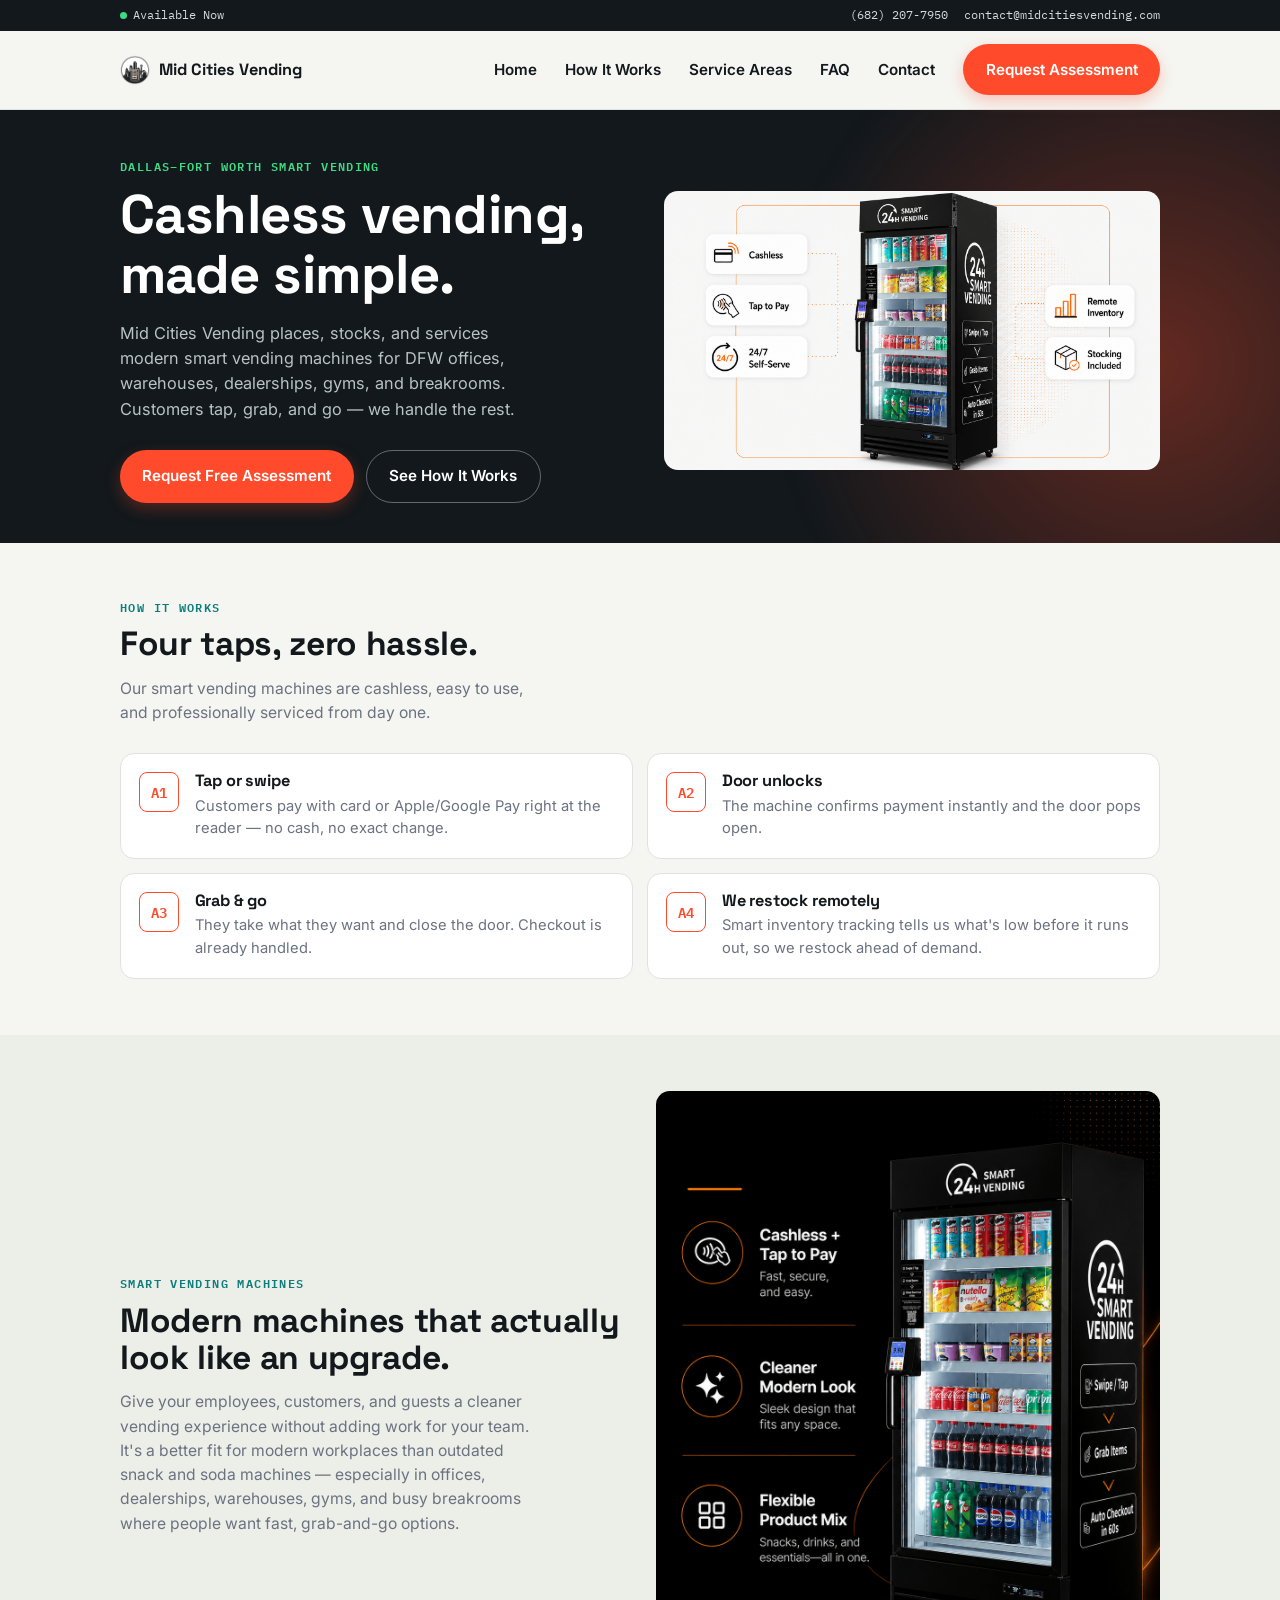
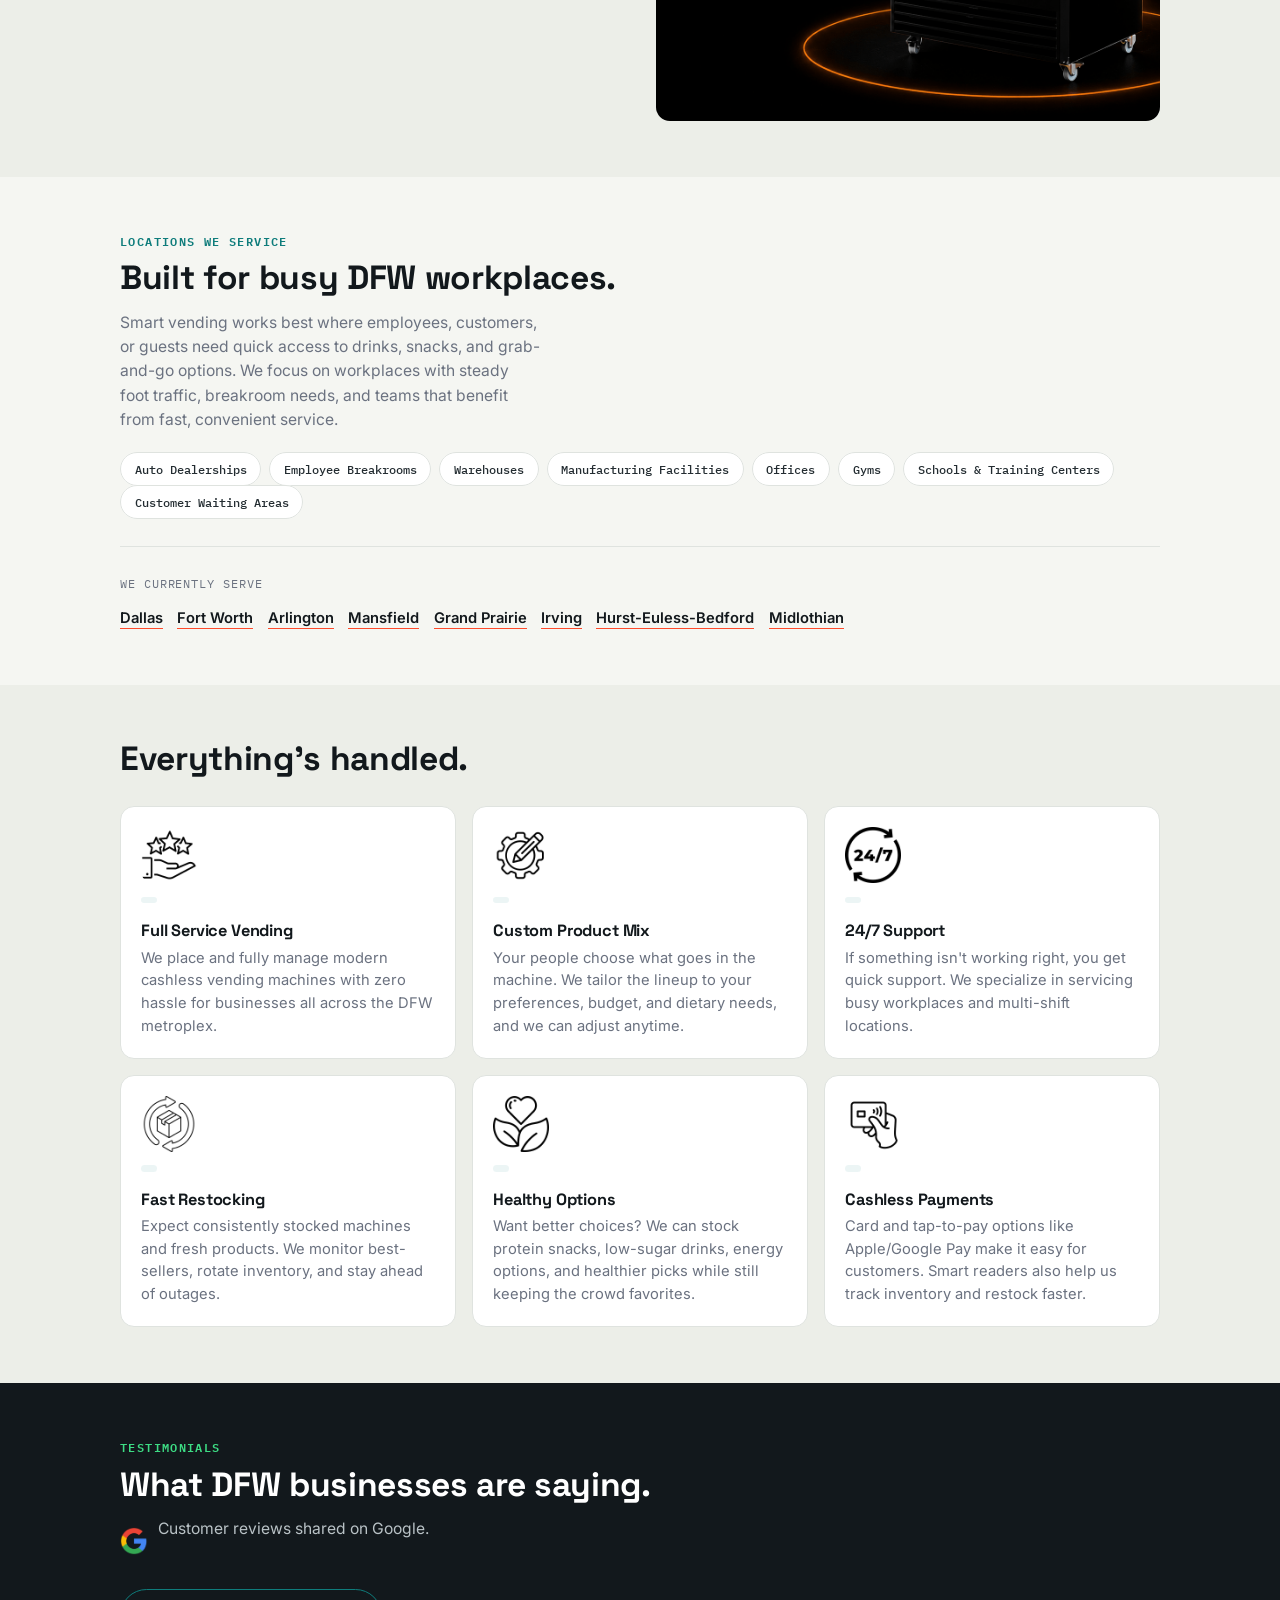
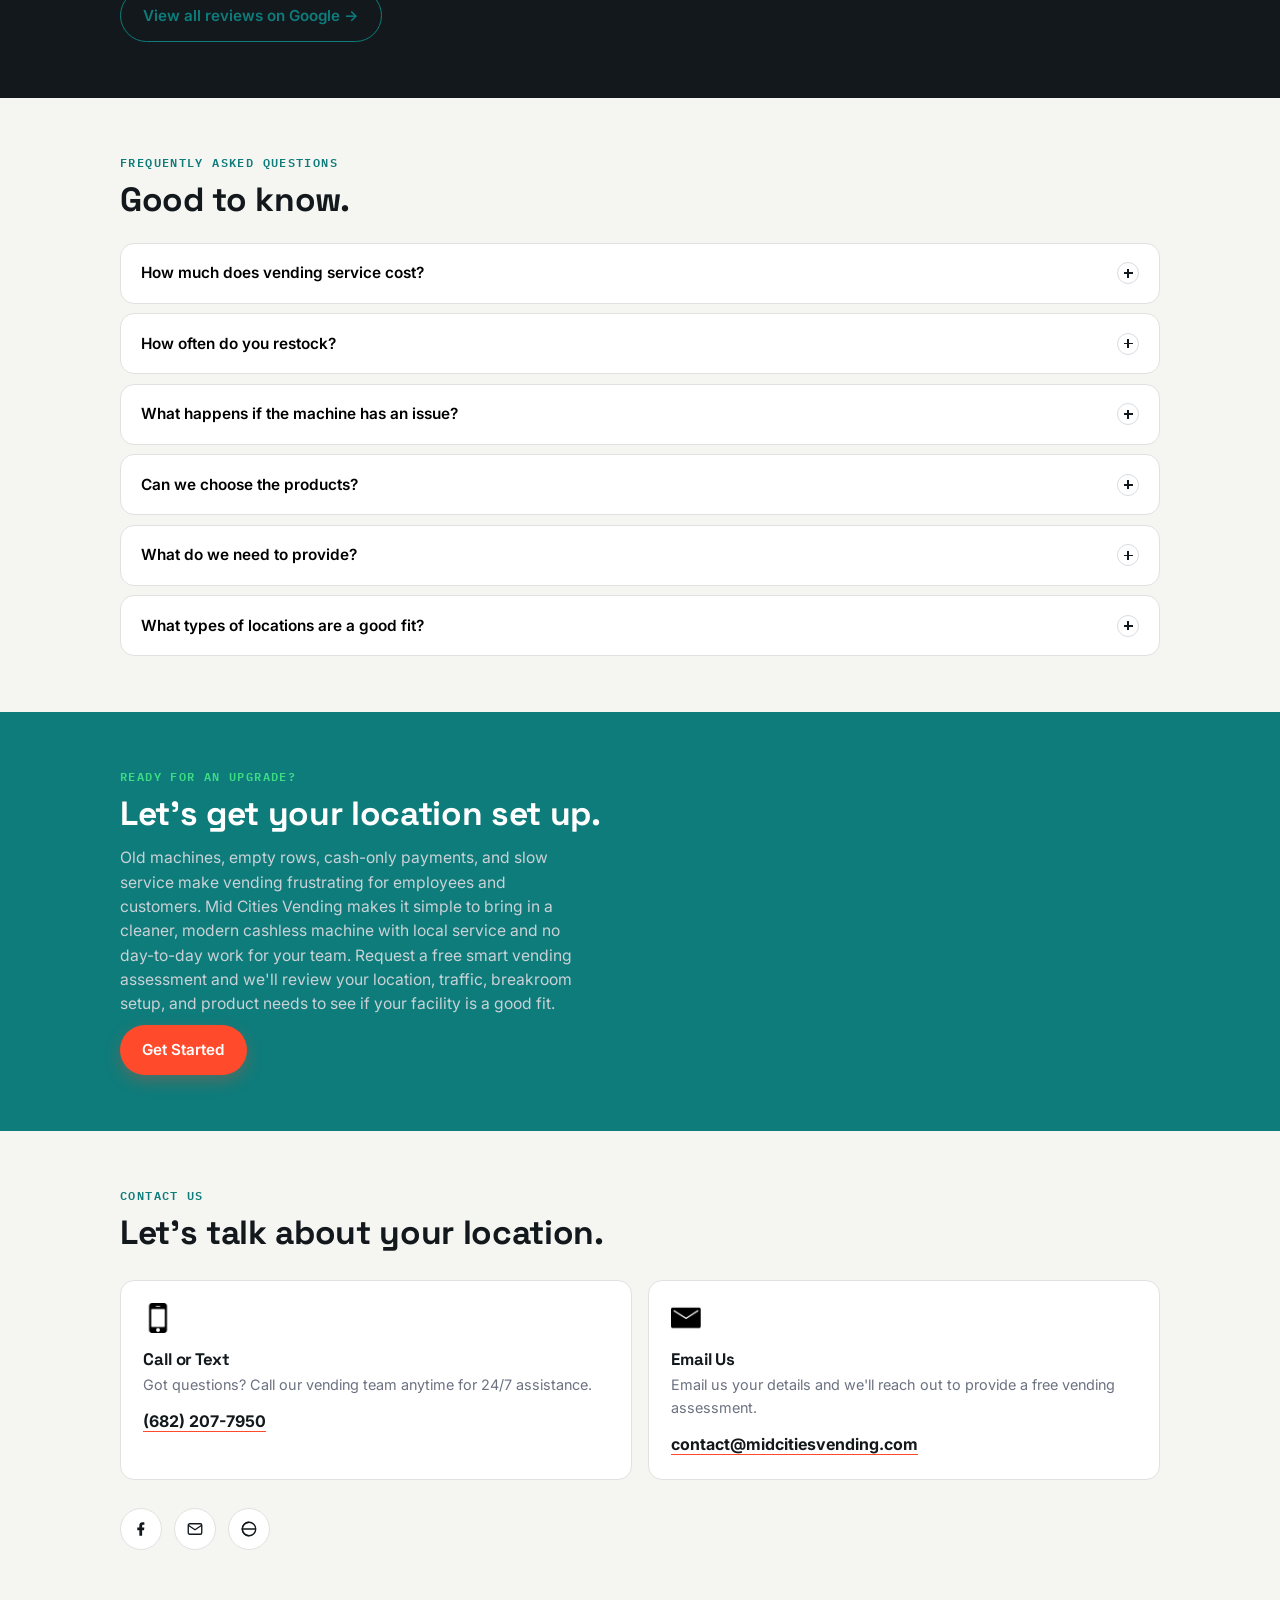
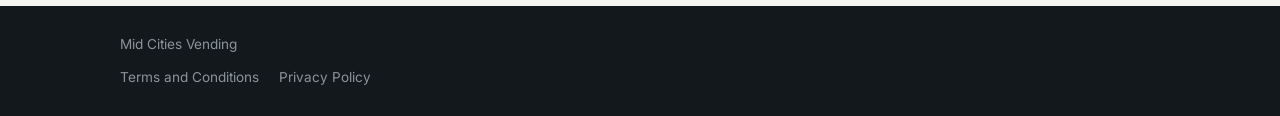
==== index.html @ 0656a1f2 "INTIAL UPLOAD OF CLAUDE REDESIGN" ====
<!DOCTYPE html>
<html lang="en">
<head>
<meta charset="UTF-8">
<meta name="viewport" content="width=device-width, initial-scale=1.0">
<title>Cashless Vending Machines in Dallas–Fort Worth | Mid Cities Vending</title>
<meta name="description" content="Modern cashless vending machines for DFW offices, warehouses, dealerships, and breakrooms. Tap-to-pay, smart inventory tracking, stocking, service, and maintenance included.">
<meta property="og:title" content="Cashless Vending Machines in Dallas–Fort Worth | Mid Cities Vending">
<meta property="og:description" content="Modern cashless vending machines for DFW offices, warehouses, dealerships, and breakrooms.">
<meta property="og:type" content="website">
<meta name="theme-color" content="#12181C">
<link rel="preconnect" href="https://fonts.googleapis.com">
<link rel="preconnect" href="https://fonts.gstatic.com" crossorigin>
<link href="https://fonts.googleapis.com/css2?family=Space+Grotesk:wght@500;600;700&family=Inter:wght@400;500;600&family=IBM+Plex+Mono:wght@500;600&display=swap" rel="stylesheet">
<link rel="stylesheet" href="styles.css">
</head>
<body id="top">

<a class="skip-link" href="#main">Skip to main content</a>

<!-- ============ HEADER ============ -->
<header class="site-header" id="site-header">
  <div class="topbar">
    <div class="wrap topbar-inner">
      <span class="status-pill"><span class="status-dot"></span><span data-key="business.statusLabel"></span></span>
      <div class="topbar-contact">
        <a data-key="business.phoneDisplay" data-attr-href="business.phoneHref"></a>
        <a data-key="business.email" data-attr-href="business.emailHref"></a>
      </div>
    </div>
  </div>

  <div class="wrap nav-inner">
    <a href="#top" class="brand">
      <span class="brand-mark" aria-hidden="true">
        <img id="brand-logo" src="" alt="" width="30" height="30">
      </span>
      <span class="brand-text">
        <span class="brand-name" data-key="business.shortName"></span>
      </span>
    </a>

    <button class="nav-toggle" id="nav-toggle" aria-expanded="false" aria-controls="primary-nav" aria-label="Open menu">
      <span></span><span></span><span></span>
    </button>

    <nav class="primary-nav" id="primary-nav" data-open="false">
      <ul id="nav-list"></ul>
      <a class="btn btn-vend nav-cta" href="#get-started">Request Assessment</a>
    </nav>
  </div>
</header>

<main id="main">

  <!-- ============ HERO ============ -->
  <section class="hero">
    <div class="wrap hero-inner">
      <div class="hero-copy">
        <p class="eyebrow" data-key="hero.eyebrow"></p>
        <h1 class="hero-headline" data-key="hero.headline"></h1>
        <p class="hero-body" data-key="hero.body"></p>
        <div class="hero-ctas">
          <a class="btn btn-vend" data-key="hero.primaryCta.label" data-attr-href="hero.primaryCta.href"></a>
          <a class="btn btn-ghost" data-key="hero.secondaryCta.label" data-attr-href="hero.secondaryCta.href"></a>
        </div>
      </div>

      <div class="hero-visual" id="hero-visual" aria-hidden="true"></div>
    </div>
  </section>

  <!-- ============ HOW IT WORKS ============ -->
  <section class="section" id="how-it-works">
    <div class="wrap">
      <p class="eyebrow" data-key="howItWorks.eyebrow"></p>
      <h2 class="section-headline" data-key="howItWorks.headline"></h2>
      <p class="section-body" data-key="howItWorks.body"></p>
      <ol class="steps" id="steps-list"></ol>
    </div>
  </section>

  <!-- ============ UPGRADE / MODERN MACHINES ============ -->
  <section class="section section-alt" id="about">
    <div class="wrap upgrade-grid">
      <div class="upgrade-copy">
        <p class="eyebrow" data-key="upgrade.eyebrow"></p>
        <h2 class="section-headline" data-key="upgrade.headline"></h2>
        <p class="section-body" data-key="upgrade.body"></p>
      </div>
      <div class="upgrade-visual" id="upgrade-visual" aria-hidden="true"></div>
    </div>
  </section>

  <!-- ============ SERVICE AREAS / LOCATIONS ============ -->
  <section class="section" id="service-areas">
    <div class="wrap">
      <p class="eyebrow" data-key="locations.eyebrow"></p>
      <h2 class="section-headline" data-key="locations.headline"></h2>
      <p class="section-body" data-key="locations.body"></p>
      <ul class="chip-list" id="location-types"></ul>

      <div class="area-cities">
        <p class="area-cities-label">We currently serve</p>
        <ul class="city-list" id="city-list"></ul>
      </div>
    </div>
  </section>

  <!-- ============ FEATURES ============ -->
  <section class="section section-alt" id="features">
    <div class="wrap">
      <h2 class="section-headline">Everything's handled.</h2>
      <div class="feature-grid" id="feature-grid"></div>
    </div>
  </section>

  <!-- ============ TESTIMONIALS ============ -->
  <section class="section testimonials">
    <div class="wrap testimonials-inner">
      <p class="eyebrow" data-key="testimonials.eyebrow"></p>
      <h2 class="section-headline" data-key="testimonials.headline"></h2>
      <div class="google-row">
        <img id="google-logo" src="" alt="" width="28" height="28">
        <p class="section-body on-dark" data-key="testimonials.body"></p>
      </div>
      <a class="btn btn-outline" id="review-link" data-key="testimonials.reviewCtaLabel" data-attr-href="testimonials.reviewUrl"></a>
    </div>
  </section>

  <!-- ============ FAQ ============ -->
  <section class="section" id="faq">
    <div class="wrap">
      <p class="eyebrow" data-key="faq.eyebrow"></p>
      <h2 class="section-headline" data-key="faq.headline"></h2>
      <div class="faq-list" id="faq-list"></div>
    </div>
  </section>

  <!-- ============ CTA BAND ============ -->
  <section class="cta-band" id="get-started">
    <div class="wrap cta-band-inner">
      <p class="eyebrow eyebrow-on-dark" data-key="ctaBand.eyebrow"></p>
      <h2 class="section-headline on-dark" data-key="ctaBand.headline"></h2>
      <p class="section-body on-dark" data-key="ctaBand.body"></p>
      <a class="btn btn-vend" data-key="ctaBand.cta.label" data-attr-href="ctaBand.cta.href"></a>
    </div>
  </section>

  <!-- ============ CONTACT ============ -->
  <section class="section" id="contact">
    <div class="wrap">
      <p class="eyebrow" data-key="contact.eyebrow"></p>
      <h2 class="section-headline" data-key="contact.headline"></h2>

      <div class="contact-grid">
        <div class="contact-card">
          <span class="contact-code"><img src="./img/phone.png" width="30px" height="auto"></span>
          <h3 data-key="contact.callTitle"></h3>
          <p data-key="contact.callBody"></p>
          <a class="contact-link" data-key="business.phoneDisplay" data-attr-href="business.phoneHref"></a>
        </div>
        <div class="contact-card">
          <span class="contact-code"><img src="./img/email.png" width="30px" height="auto"></span>
          <h3 data-key="contact.emailTitle"></h3>
          <p data-key="contact.emailBody"></p>
          <a class="contact-link" data-key="business.email" data-attr-href="business.emailHref"></a>
        </div>
      </div>

      <div class="social-row" id="social-row"></div>
    </div>
  </section>

</main>

<!-- ============ FOOTER ============ -->
<footer class="site-footer">
  <div class="wrap footer-inner">
    <span data-key="footer.name"></span>
    <ul class="footer-links" id="footer-links"></ul>
  </div>
</footer>

<noscript>
  <div style="padding:2rem;font-family:sans-serif;max-width:640px;margin:0 auto;">
    <h1>Mid Cities Vending</h1>
    <p>Modern cashless vending machines for DFW offices, warehouses, dealerships, and breakrooms. Call (682) 207-7950 or email contact@midcitiesvending.com to request a free assessment.</p>
  </div>
</noscript>

<script src="content.js"></script>
<script src="script.js"></script>
</body>
</html>
---- styles.css ----
/* ==========================================================
   MID CITIES VENDING — STYLES
   Mobile-first. Breakpoints widen up from a 380px baseline.
   ========================================================== */

:root {
  /* Color */
  --ink: #12181C;
  --ink-soft: #232C31;
  --paper: #F5F6F2;
  --paper-dim: #ECEEE8;
  --white: #FFFFFF;
  --vend: #FF4B2B;
  --vend-dark: #E23E20;
  --teal: #0E7C7B;
  --steel: #6B7280;
  --steel-200: #D8DCE1;
  --line: #DFE3DF;
  --led: #3DDC84;

  /* Type */
  --font-display: 'Space Grotesk', system-ui, sans-serif;
  --font-body: 'Inter', system-ui, sans-serif;
  --font-mono: 'IBM Plex Mono', ui-monospace, monospace;

  /* Layout */
  --wrap: 480px;
  --radius: 14px;
  --header-h: 96px;
}

* { box-sizing: border-box; }
html { scroll-behavior: smooth; }

body {
  margin: 0;
  font-family: var(--font-body);
  color: var(--ink);
  background: var(--paper);
  line-height: 1.55;
  -webkit-font-smoothing: antialiased;
}

@media (prefers-reduced-motion: reduce) {
  html { scroll-behavior: auto; }
  * { animation-duration: 0.01ms !important; transition-duration: 0.01ms !important; }
}

h1, h2, h3 { font-family: var(--font-display); margin: 0; line-height: 1.1; letter-spacing: -0.01em; }
p { margin: 0; }
a { color: inherit; text-decoration: none; }
ul, ol { margin: 0; padding: 0; list-style: none; }
img { max-width: 100%; display: block; }
button { font: inherit; background: none; border: none; cursor: pointer; }

.skip-link {
  position: absolute; left: -999px; top: 0; background: var(--vend); color: var(--white);
  padding: 0.75rem 1rem; z-index: 200; border-radius: 0 0 8px 0;
}
.skip-link:focus { left: 0; }

:focus-visible {
  outline: 2px solid var(--teal);
  outline-offset: 2px;
}

.wrap {
  width: 100%;
  max-width: var(--wrap);
  margin: 0 auto;
  padding: 0 1.25rem;
}

.eyebrow {
  font-family: var(--font-mono);
  font-size: 0.72rem;
  font-weight: 600;
  letter-spacing: 0.12em;
  text-transform: uppercase;
  color: var(--teal);
  margin-bottom: 0.6rem;
}
.eyebrow-on-dark { color: var(--led); }

.section-headline {
  font-size: 1.6rem;
  margin-bottom: 0.85rem;
}
.section-headline.on-dark { color: var(--white); }

.section-body {
  color: var(--steel);
  font-size: 0.98rem;
  max-width: 42ch;
}
.section-body.on-dark { color: #C9D1D6; max-width: 46ch; }

.section { padding: 3.5rem 0; }
.section-alt { background: var(--paper-dim); }

/* ---------- Buttons ---------- */
.btn {
  display: inline-flex;
  align-items: center;
  justify-content: center;
  font-family: var(--font-body);
  font-weight: 600;
  font-size: 0.95rem;
  padding: 0.85rem 1.4rem;
  border-radius: 999px;
  transition: transform 0.15s ease, box-shadow 0.15s ease, background 0.15s ease;
  white-space: nowrap;
}
.btn-vend {
  background: var(--vend);
  color: var(--white);
  box-shadow: 0 6px 16px rgba(255, 75, 43, 0.28);
}
.btn-vend:hover { background: var(--vend-dark); transform: translateY(-1px); }
.btn-ghost {
  background: transparent;
  color: var(--ink);
  border: 1.5px solid var(--steel-200);
}
.btn-ghost:hover { border-color: var(--ink); }
.hero .btn-ghost {
  color: var(--white);
  border-color: rgba(255,255,255,0.35);
}
.hero .btn-ghost:hover { border-color: var(--white); }
.btn-outline {
  background: transparent;
  color: var(--teal);
  border: 1.5px solid var(--teal);
}
.btn-outline:hover { background: var(--teal); color: var(--white); }

/* ---------- Header ---------- */
.site-header {
  position: sticky;
  top: 0;
  z-index: 100;
  background: var(--paper);
  border-bottom: 1px solid var(--line);
}

.topbar {
  background: var(--ink);
  color: #D6DADC;
  font-family: var(--font-mono);
  font-size: 0.72rem;
}
.topbar-inner {
  display: flex;
  align-items: center;
  justify-content: space-between;
  gap: 0.75rem;
  padding: 0.4rem 1.25rem;
}
.status-pill { display: flex; align-items: center; gap: 0.4rem; white-space: nowrap; }
.status-dot {
  width: 7px; height: 7px; border-radius: 50%;
  background: var(--led);
  box-shadow: 0 0 0 0 rgba(61, 220, 132, 0.6);
  animation: pulse-dot 2.2s infinite;
}
@keyframes pulse-dot {
  0% { box-shadow: 0 0 0 0 rgba(61, 220, 132, 0.5); }
  70% { box-shadow: 0 0 0 6px rgba(61, 220, 132, 0); }
  100% { box-shadow: 0 0 0 0 rgba(61, 220, 132, 0); }
}
.topbar-contact { display: none; gap: 1rem; }
.topbar-contact a:hover { color: var(--white); }

.nav-inner {
  display: flex;
  align-items: center;
  justify-content: space-between;
  padding: 0.85rem 1.25rem;
}
.brand { display: flex; align-items: center; gap: 0.55rem; }
.brand-mark { color: var(--vend); display: flex; }
.brand-mark img { display: block; width: 30px; height: 30px; object-fit: contain; }
.brand-name { font-family: var(--font-display); font-weight: 700; font-size: 1.02rem; }

.nav-toggle {
  display: flex; flex-direction: column; justify-content: center; gap: 5px;
  width: 40px; height: 40px; padding: 8px;
}
.nav-toggle span {
  display: block; height: 2px; width: 100%; background: var(--ink);
  transition: transform 0.25s ease, opacity 0.25s ease;
}
.nav-toggle[aria-expanded="true"] span:nth-child(1) { transform: translateY(7px) rotate(45deg); }
.nav-toggle[aria-expanded="true"] span:nth-child(2) { opacity: 0; }
.nav-toggle[aria-expanded="true"] span:nth-child(3) { transform: translateY(-7px) rotate(-45deg); }

.primary-nav {
  position: fixed;
  inset: var(--header-h) 0 0 0;
  background: var(--paper);
  transform: translateX(100%);
  transition: transform 0.28s ease;
  overflow-y: auto;
  padding: 1.5rem 1.25rem 3rem;
}
.primary-nav[data-open="true"] { transform: translateX(0); }
.primary-nav ul { display: flex; flex-direction: column; }
.primary-nav li a {
  display: block;
  font-family: var(--font-display);
  font-size: 1.3rem;
  font-weight: 600;
  padding: 0.85rem 0;
  border-bottom: 1px solid var(--line);
}
.nav-cta { margin-top: 1.5rem; width: 100%; }

/* ---------- Hero ---------- */
.hero {
  background: var(--ink);
  color: var(--white);
  padding: 3rem 0 2.5rem;
  position: relative;
  overflow: hidden;
}
.hero::before {
  content: "";
  position: absolute;
  top: -30%; right: -20%;
  width: 60%; aspect-ratio: 1;
  background: radial-gradient(circle, rgba(255,75,43,0.35), transparent 70%);
  filter: blur(10px);
}
.hero-inner { position: relative; }
.hero .eyebrow { color: var(--led); }
.hero-headline {
  color: var(--white);
  font-size: 2.4rem;
  margin-bottom: 1rem;
}
.hero-body {
  color: #B9C2C6;
  font-size: 1.02rem;
  max-width: 40ch;
  margin-bottom: 1.75rem;
}
.hero-ctas { display: flex; flex-wrap: wrap; gap: 0.75rem; }

.hero-visual {
  margin-top: 2rem;
  border-radius: var(--radius);
  overflow: hidden;
  aspect-ratio: 16 / 9;
}
.hero-visual img { width: 100%; height: 100%; object-fit: cover; display: block; }

/* ---------- Steps ---------- */
.steps {
  display: grid;
  gap: 0.9rem;
  margin-top: 1.75rem;
}
.step {
  display: grid;
  grid-template-columns: auto 1fr;
  gap: 1rem;
  align-items: start;
  background: var(--white);
  border: 1px solid var(--line);
  border-radius: var(--radius);
  padding: 1.1rem;
}
.step-code {
  font-family: var(--font-mono);
  font-weight: 600;
  font-size: 0.85rem;
  color: var(--vend);
  border: 1.5px solid var(--vend);
  border-radius: 8px;
  width: 2.5rem;
  height: 2.5rem;
  display: flex; align-items: center; justify-content: center;
  flex-shrink: 0;
}
.step h3 { font-size: 1.02rem; margin-bottom: 0.3rem; }
.step p { color: var(--steel); font-size: 0.92rem; }

/* ---------- Upgrade ---------- */
.upgrade-grid { display: grid; gap: 2rem; }
.upgrade-visual {
  aspect-ratio: 4 / 5;
  border-radius: var(--radius);
  background: var(--ink);
  position: relative;
  overflow: hidden;
  display: flex; align-items: center; justify-content: center;
}
.upgrade-visual img { width: 100%; height: 100%; object-fit: cover; }
.upgrade-visual svg { width: 60%; height: 60%; }

/* ---------- Chips / locations ---------- */
.chip-list {
  display: flex;
  flex-wrap: wrap;
  gap: 0.5rem;
  margin-top: 1.5rem;
}
.chip {
  font-family: var(--font-mono);
  font-size: 0.78rem;
  font-weight: 500;
  padding: 0.5rem 0.85rem;
  border-radius: 999px;
  background: var(--white);
  border: 1px solid var(--line);
  color: var(--ink-soft);
}

.area-cities { margin-top: 2rem; padding-top: 1.75rem; border-top: 1px solid var(--line); }
.area-cities-label {
  font-family: var(--font-mono);
  font-size: 0.72rem;
  letter-spacing: 0.08em;
  text-transform: uppercase;
  color: var(--steel);
  margin-bottom: 0.75rem;
}
.city-list { display: flex; flex-wrap: wrap; gap: 0.5rem 0.9rem; }
.city-list a {
  font-weight: 600;
  font-size: 0.92rem;
  color: var(--ink);
  border-bottom: 1.5px solid var(--vend);
  padding-bottom: 1px;
}
.city-list a:hover { color: var(--vend); }

/* ---------- Features ---------- */
.feature-grid {
  display: grid;
  gap: 1rem;
  margin-top: 1.75rem;
}
.feature-card {
  background: var(--white);
  border: 1px solid var(--line);
  border-radius: var(--radius);
  padding: 1.25rem;
}
.feature-image {
  border-radius: 12px;
  margin-bottom: 0.85rem;
  display: block;
}
.feature-code {
  display: inline-block;
  font-family: var(--font-mono);
  font-size: 0.75rem;
  font-weight: 600;
  color: var(--teal);
  background: rgba(14,124,123,0.08);
  border-radius: 6px;
  padding: 0.2rem 0.5rem;
  margin-bottom: 0.75rem;
}
.feature-card h3 { font-size: 1.02rem; margin-bottom: 0.4rem; }
.feature-card p { color: var(--steel); font-size: 0.92rem; }

/* ---------- Testimonials ---------- */
.testimonials { background: var(--ink); color: var(--white); text-align: left; }
.testimonials .eyebrow { color: var(--led); }
.testimonials .section-headline { color: var(--white); }
.testimonials .section-body { color: #B9C2C6; margin-bottom: 1.5rem; }
.google-row { display: flex; align-items: center; gap: 0.6rem; margin-bottom: 1.5rem; }
.google-row img { flex-shrink: 0; }
.google-row p { margin-bottom: 0; }

/* ---------- FAQ ---------- */
.faq-list { margin-top: 1.5rem; display: grid; gap: 0.6rem; }
.faq-item {
  background: var(--white);
  border: 1px solid var(--line);
  border-radius: var(--radius);
  overflow: hidden;
}
.faq-question {
  width: 100%;
  display: flex;
  align-items: center;
  justify-content: space-between;
  gap: 1rem;
  padding: 1.1rem 1.25rem;
  text-align: left;
  font-weight: 600;
  font-size: 0.96rem;
}
.faq-icon {
  flex-shrink: 0;
  width: 22px; height: 22px;
  border-radius: 50%;
  border: 1.5px solid var(--steel-200);
  display: flex; align-items: center; justify-content: center;
  position: relative;
}
.faq-icon::before, .faq-icon::after {
  content: "";
  position: absolute;
  background: var(--ink);
}
.faq-icon::before { width: 9px; height: 1.5px; }
.faq-icon::after { width: 1.5px; height: 9px; transition: transform 0.2s ease; }
.faq-item[data-open="true"] .faq-icon::after { transform: scaleY(0); }

.faq-answer {
  max-height: 0;
  overflow: hidden;
  transition: max-height 0.25s ease;
}
.faq-answer p {
  padding: 0 1.25rem 1.1rem;
  color: var(--steel);
  font-size: 0.92rem;
}

/* ---------- CTA band ---------- */
.cta-band { background: var(--teal); padding: 3.5rem 0; }
.cta-band-inner .btn { margin-top: 0.5rem; }

/* ---------- Contact ---------- */
.contact-grid { display: grid; gap: 1rem; margin-top: 1.75rem; }
.contact-card {
  background: var(--white);
  border: 1px solid var(--line);
  border-radius: var(--radius);
  padding: 1.4rem;
}
.contact-code {
  display: inline-block;
  font-family: var(--font-mono);
  font-size: 0.75rem;
  font-weight: 600;
  color: var(--vend);
  margin-bottom: 0.6rem;
}
.contact-card h3 { font-size: 1.05rem; margin-bottom: 0.4rem; }
.contact-card p { color: var(--steel); font-size: 0.9rem; margin-bottom: 0.8rem; }
.contact-link { font-weight: 700; color: var(--ink); border-bottom: 1.5px solid var(--vend); white-space: nowrap; }

.social-row { display: flex; gap: 0.75rem; margin-top: 1.75rem; }
.social-row a {
  width: 42px; height: 42px;
  border-radius: 50%;
  border: 1px solid var(--line);
  display: flex; align-items: center; justify-content: center;
  background: var(--white);
}
.social-row svg { width: 18px; height: 18px; }
.social-row a:hover { border-color: var(--teal); color: var(--teal); }

/* ---------- Footer ---------- */
.site-footer { background: var(--ink); color: #8A9499; padding: 1.75rem 0; }
.footer-inner {
  display: flex; flex-direction: column; gap: 0.75rem;
  font-size: 0.85rem;
}
.footer-links { display: flex; gap: 1.25rem; flex-wrap: wrap; }
.footer-links a:hover { color: var(--white); }

/* ==========================================================
   BREAKPOINTS
   ========================================================== */
@media (min-width: 560px) {
  .topbar-contact { display: flex; }
  .steps { grid-template-columns: 1fr 1fr; }
  .feature-grid { grid-template-columns: 1fr 1fr; }
  .contact-grid { grid-template-columns: 1fr 1fr; }
}

@media (min-width: 860px) {
  :root { --wrap: 1080px; }
  .nav-toggle { display: none; }
  .primary-nav {
    position: static;
    transform: none;
    inset: auto;
    display: flex;
    flex-direction: row;
    align-items: center;
    gap: 1.75rem;
    padding: 0;
    background: transparent;
    overflow: visible;
  }
  .primary-nav ul { flex-direction: row; gap: 1.75rem; }
  .primary-nav li a { border-bottom: none; padding: 0; font-size: 0.95rem; font-family: var(--font-body); font-weight: 600; }
  .nav-cta { margin-top: 0; width: auto; }

  .hero-inner { display: grid; grid-template-columns: 1fr 1fr; align-items: center; gap: 3rem; }
  .hero-headline { font-size: 3.4rem; }
  .hero-body { max-width: 42ch; }
  .hero-visual { margin-top: 0; aspect-ratio: 16 / 9; }

  .upgrade-grid { grid-template-columns: 1fr 1fr; align-items: center; }
  .feature-grid { grid-template-columns: repeat(3, 1fr); }
  .section-headline { font-size: 2.1rem; }
}
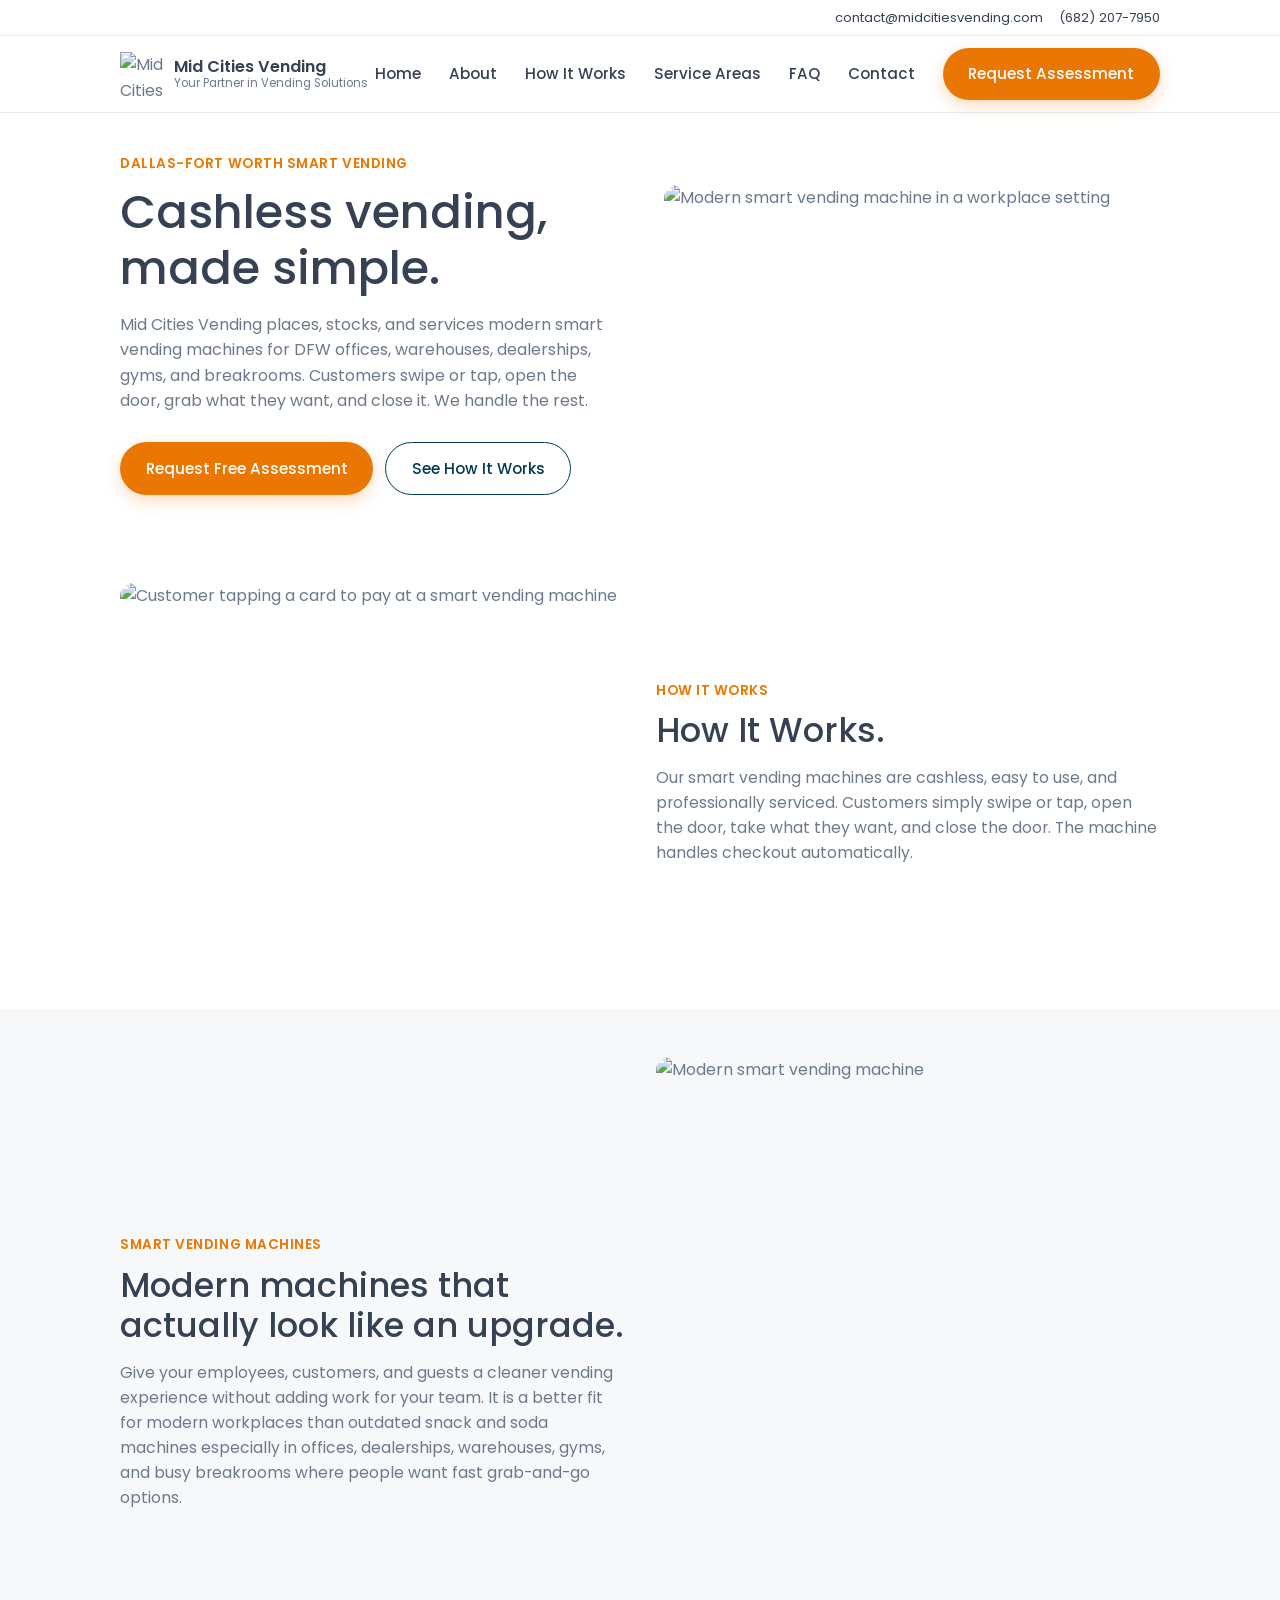
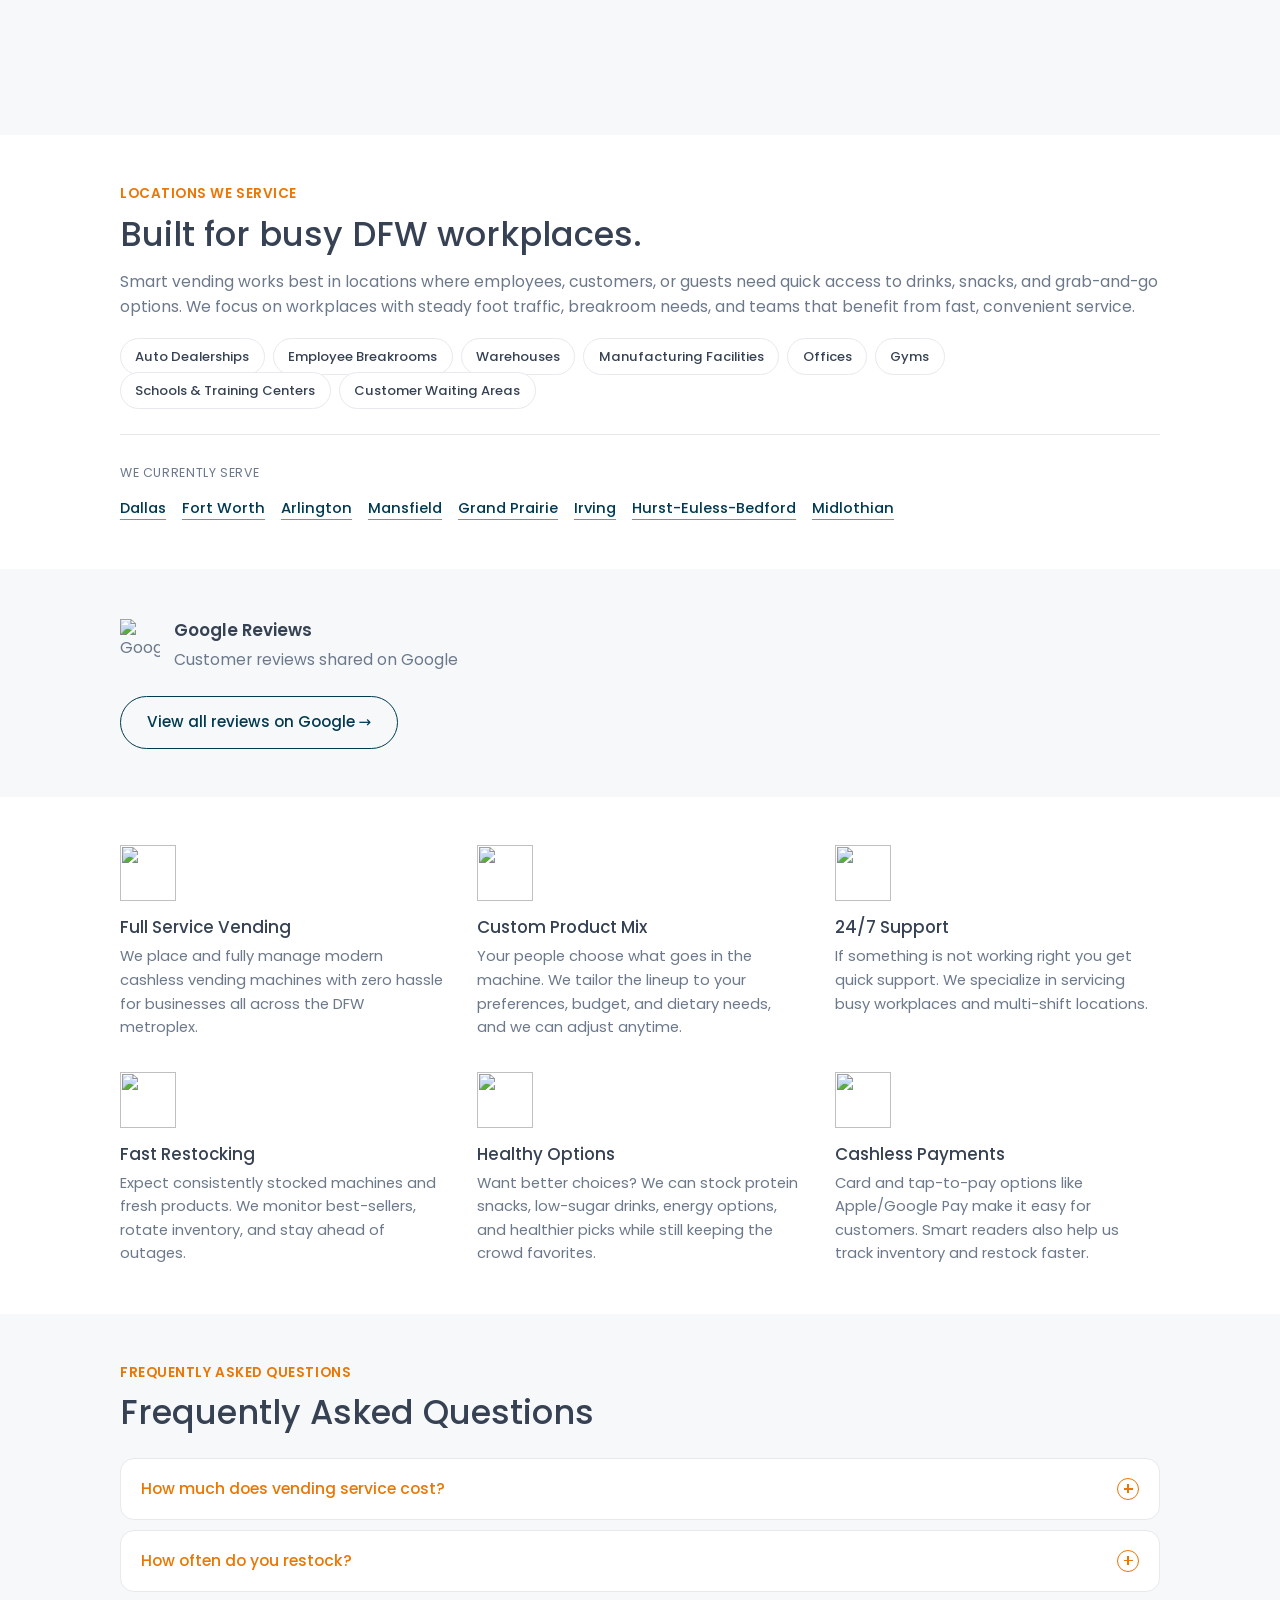
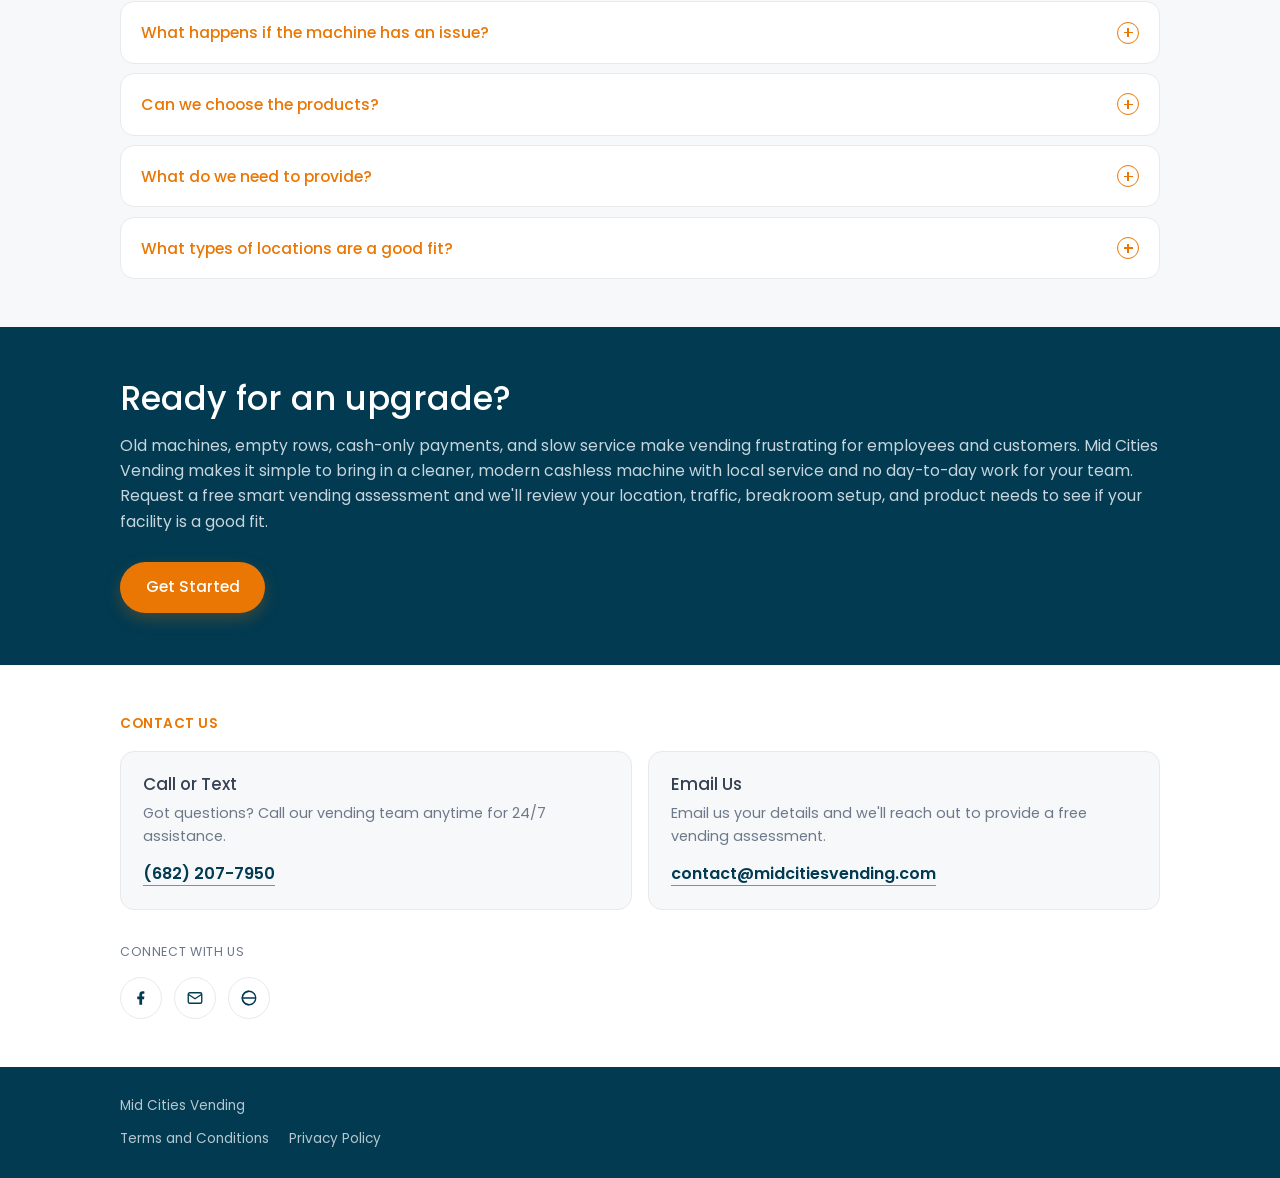
==== commit ade97f5a: "REDESIGN" ====
--- a/index.html
+++ b/index.html
@@ -8,10 +8,10 @@
 <meta property="og:title" content="Cashless Vending Machines in Dallas–Fort Worth | Mid Cities Vending">
 <meta property="og:description" content="Modern cashless vending machines for DFW offices, warehouses, dealerships, and breakrooms.">
 <meta property="og:type" content="website">
-<meta name="theme-color" content="#12181C">
+<meta name="theme-color" content="#EA7704">
 <link rel="preconnect" href="https://fonts.googleapis.com">
 <link rel="preconnect" href="https://fonts.gstatic.com" crossorigin>
-<link href="https://fonts.googleapis.com/css2?family=Space+Grotesk:wght@500;600;700&family=Inter:wght@400;500;600&family=IBM+Plex+Mono:wght@500;600&display=swap" rel="stylesheet">
+<link href="https://fonts.googleapis.com/css2?family=Poppins:wght@400;500;600;700&display=swap" rel="stylesheet">
 <link rel="stylesheet" href="styles.css">
 </head>
 <body id="top">
@@ -22,21 +22,21 @@
 <header class="site-header" id="site-header">
   <div class="topbar">
     <div class="wrap topbar-inner">
-      <span class="status-pill"><span class="status-dot"></span><span data-key="business.statusLabel"></span></span>
       <div class="topbar-contact">
+        <a data-key="business.email" data-attr-href="business.emailHref"></a>
         <a data-key="business.phoneDisplay" data-attr-href="business.phoneHref"></a>
-        <a data-key="business.email" data-attr-href="business.emailHref"></a>
       </div>
     </div>
   </div>
 
   <div class="wrap nav-inner">
     <a href="#top" class="brand">
-      <span class="brand-mark" aria-hidden="true">
-        <img id="brand-logo" src="" alt="" width="30" height="30">
+      <span class="brand-mark">
+        <img id="brand-logo" src="" alt="" width="44" height="44">
       </span>
       <span class="brand-text">
         <span class="brand-name" data-key="business.shortName"></span>
+        <span class="brand-tagline" data-key="business.tagline"></span>
       </span>
     </a>
 
@@ -62,33 +62,40 @@
         <p class="hero-body" data-key="hero.body"></p>
         <div class="hero-ctas">
           <a class="btn btn-vend" data-key="hero.primaryCta.label" data-attr-href="hero.primaryCta.href"></a>
-          <a class="btn btn-ghost" data-key="hero.secondaryCta.label" data-attr-href="hero.secondaryCta.href"></a>
+          <a class="btn btn-outline" data-key="hero.secondaryCta.label" data-attr-href="hero.secondaryCta.href"></a>
         </div>
       </div>
-
-      <div class="hero-visual" id="hero-visual" aria-hidden="true"></div>
+      <div class="hero-media">
+        <img id="hero-image" src="" alt="" width="800" height="450" loading="eager">
+      </div>
     </div>
   </section>
 
   <!-- ============ HOW IT WORKS ============ -->
   <section class="section" id="how-it-works">
-    <div class="wrap">
-      <p class="eyebrow" data-key="howItWorks.eyebrow"></p>
-      <h2 class="section-headline" data-key="howItWorks.headline"></h2>
-      <p class="section-body" data-key="howItWorks.body"></p>
-      <ol class="steps" id="steps-list"></ol>
+    <div class="wrap split-grid split-grid-reverse">
+      <div class="split-copy">
+        <p class="eyebrow" data-key="howItWorks.eyebrow"></p>
+        <h2 class="section-headline" data-key="howItWorks.headline"></h2>
+        <p class="section-body" data-key="howItWorks.body"></p>
+      </div>
+      <div class="split-media">
+        <img id="how-it-works-image" src="" alt="" width="700" height="525" loading="lazy">
+      </div>
     </div>
   </section>
 
   <!-- ============ UPGRADE / MODERN MACHINES ============ -->
   <section class="section section-alt" id="about">
-    <div class="wrap upgrade-grid">
-      <div class="upgrade-copy">
+    <div class="wrap split-grid">
+      <div class="split-copy">
         <p class="eyebrow" data-key="upgrade.eyebrow"></p>
         <h2 class="section-headline" data-key="upgrade.headline"></h2>
         <p class="section-body" data-key="upgrade.body"></p>
       </div>
-      <div class="upgrade-visual" id="upgrade-visual" aria-hidden="true"></div>
+      <div class="split-media split-media-tall">
+        <img id="upgrade-image" src="" alt="" width="560" height="700" loading="lazy">
+      </div>
     </div>
   </section>
 
@@ -107,32 +114,32 @@
     </div>
   </section>
 
-  <!-- ============ FEATURES ============ -->
-  <section class="section section-alt" id="features">
-    <div class="wrap">
-      <h2 class="section-headline">Everything's handled.</h2>
-      <div class="feature-grid" id="feature-grid"></div>
-    </div>
-  </section>
-
   <!-- ============ TESTIMONIALS ============ -->
-  <section class="section testimonials">
+  <section class="section section-alt testimonials">
     <div class="wrap testimonials-inner">
-      <p class="eyebrow" data-key="testimonials.eyebrow"></p>
-      <h2 class="section-headline" data-key="testimonials.headline"></h2>
       <div class="google-row">
-        <img id="google-logo" src="" alt="" width="28" height="28">
-        <p class="section-body on-dark" data-key="testimonials.body"></p>
+        <img id="google-logo" src="" alt="Google" width="40" height="40">
+        <div>
+          <p class="eyebrow" data-key="testimonials.headline"></p>
+          <p class="section-body" data-key="testimonials.body"></p>
+        </div>
       </div>
       <a class="btn btn-outline" id="review-link" data-key="testimonials.reviewCtaLabel" data-attr-href="testimonials.reviewUrl"></a>
     </div>
   </section>
 
+  <!-- ============ FEATURES ============ -->
+  <section class="section" id="features">
+    <div class="wrap">
+      <div class="feature-grid" id="feature-grid"></div>
+    </div>
+  </section>
+
   <!-- ============ FAQ ============ -->
-  <section class="section" id="faq">
+  <section class="section section-alt" id="faq">
     <div class="wrap">
       <p class="eyebrow" data-key="faq.eyebrow"></p>
-      <h2 class="section-headline" data-key="faq.headline"></h2>
+      <h2 class="section-headline">Frequently Asked Questions</h2>
       <div class="faq-list" id="faq-list"></div>
     </div>
   </section>
@@ -140,9 +147,8 @@
   <!-- ============ CTA BAND ============ -->
   <section class="cta-band" id="get-started">
     <div class="wrap cta-band-inner">
-      <p class="eyebrow eyebrow-on-dark" data-key="ctaBand.eyebrow"></p>
-      <h2 class="section-headline on-dark" data-key="ctaBand.headline"></h2>
-      <p class="section-body on-dark" data-key="ctaBand.body"></p>
+      <h2 class="section-headline" data-key="ctaBand.headline"></h2>
+      <p class="section-body" data-key="ctaBand.body"></p>
       <a class="btn btn-vend" data-key="ctaBand.cta.label" data-attr-href="ctaBand.cta.href"></a>
     </div>
   </section>
@@ -151,23 +157,21 @@
   <section class="section" id="contact">
     <div class="wrap">
       <p class="eyebrow" data-key="contact.eyebrow"></p>
-      <h2 class="section-headline" data-key="contact.headline"></h2>
 
       <div class="contact-grid">
         <div class="contact-card">
-          <span class="contact-code"><img src="./img/phone.png" width="30px" height="auto"></span>
           <h3 data-key="contact.callTitle"></h3>
           <p data-key="contact.callBody"></p>
           <a class="contact-link" data-key="business.phoneDisplay" data-attr-href="business.phoneHref"></a>
         </div>
         <div class="contact-card">
-          <span class="contact-code"><img src="./img/email.png" width="30px" height="auto"></span>
           <h3 data-key="contact.emailTitle"></h3>
           <p data-key="contact.emailBody"></p>
           <a class="contact-link" data-key="business.email" data-attr-href="business.emailHref"></a>
         </div>
       </div>
 
+      <p class="connect-label">Connect With Us</p>
       <div class="social-row" id="social-row"></div>
     </div>
   </section>
--- a/styles.css
+++ b/styles.css
@@ -1,32 +1,24 @@
 /* ==========================================================
    MID CITIES VENDING — STYLES
-   Mobile-first. Breakpoints widen up from a 380px baseline.
+   Palette and type pulled from the live midcitiesvending.com
+   (computed styles), rebuilt mobile-first.
    ========================================================== */
 
 :root {
-  /* Color */
-  --ink: #12181C;
-  --ink-soft: #232C31;
-  --paper: #F5F6F2;
-  --paper-dim: #ECEEE8;
+  /* Color — sampled from the live site's computed styles */
+  --orange: #EA7704;       /* primary CTA / links / accents */
+  --navy: #013A51;         /* secondary button */
+  --heading: #364253;      /* heading text */
+  --body-text: #6C798B;    /* paragraph text */
   --white: #FFFFFF;
-  --vend: #FF4B2B;
-  --vend-dark: #E23E20;
-  --teal: #0E7C7B;
-  --steel: #6B7280;
-  --steel-200: #D8DCE1;
-  --line: #DFE3DF;
-  --led: #3DDC84;
-
-  /* Type */
-  --font-display: 'Space Grotesk', system-ui, sans-serif;
-  --font-body: 'Inter', system-ui, sans-serif;
-  --font-mono: 'IBM Plex Mono', ui-monospace, monospace;
-
-  /* Layout */
+  --bg-alt: #F7F8FA;       /* alternating section background */
+  --line: #E7E9ED;
+
+  --font-body: 'Poppins', system-ui, sans-serif;
+
   --wrap: 480px;
   --radius: 14px;
-  --header-h: 96px;
+  --header-h: 128px;
 }
 
 * { box-sizing: border-box; }
@@ -35,9 +27,9 @@
 body {
   margin: 0;
   font-family: var(--font-body);
-  color: var(--ink);
-  background: var(--paper);
-  line-height: 1.55;
+  color: var(--body-text);
+  background: var(--white);
+  line-height: 1.6;
   -webkit-font-smoothing: antialiased;
 }
 
@@ -46,7 +38,13 @@
   * { animation-duration: 0.01ms !important; transition-duration: 0.01ms !important; }
 }
 
-h1, h2, h3 { font-family: var(--font-display); margin: 0; line-height: 1.1; letter-spacing: -0.01em; }
+h1, h2, h3 {
+  font-family: var(--font-body);
+  font-weight: 500;
+  color: var(--heading);
+  margin: 0;
+  line-height: 1.2;
+}
 p { margin: 0; }
 a { color: inherit; text-decoration: none; }
 ul, ol { margin: 0; padding: 0; list-style: none; }
@@ -54,13 +52,13 @@
 button { font: inherit; background: none; border: none; cursor: pointer; }
 
 .skip-link {
-  position: absolute; left: -999px; top: 0; background: var(--vend); color: var(--white);
+  position: absolute; left: -999px; top: 0; background: var(--orange); color: var(--white);
   padding: 0.75rem 1rem; z-index: 200; border-radius: 0 0 8px 0;
 }
 .skip-link:focus { left: 0; }
 
 :focus-visible {
-  outline: 2px solid var(--teal);
+  outline: 2px solid var(--navy);
   outline-offset: 2px;
 }
 
@@ -72,31 +70,26 @@
 }
 
 .eyebrow {
-  font-family: var(--font-mono);
-  font-size: 0.72rem;
+  font-size: 0.85rem;
   font-weight: 600;
-  letter-spacing: 0.12em;
+  letter-spacing: 0.04em;
   text-transform: uppercase;
-  color: var(--teal);
+  color: var(--orange);
   margin-bottom: 0.6rem;
 }
-.eyebrow-on-dark { color: var(--led); }
 
 .section-headline {
   font-size: 1.6rem;
   margin-bottom: 0.85rem;
 }
-.section-headline.on-dark { color: var(--white); }
 
 .section-body {
-  color: var(--steel);
+  color: var(--body-text);
   font-size: 0.98rem;
-  max-width: 42ch;
-}
-.section-body.on-dark { color: #C9D1D6; max-width: 46ch; }
-
-.section { padding: 3.5rem 0; }
-.section-alt { background: var(--paper-dim); }
+}
+
+.section { padding: 3rem 0; }
+.section-alt { background: var(--bg-alt); }
 
 /* ---------- Buttons ---------- */
 .btn {
@@ -104,91 +97,69 @@
   align-items: center;
   justify-content: center;
   font-family: var(--font-body);
-  font-weight: 600;
+  font-weight: 500;
   font-size: 0.95rem;
-  padding: 0.85rem 1.4rem;
+  padding: 0.85rem 1.6rem;
   border-radius: 999px;
   transition: transform 0.15s ease, box-shadow 0.15s ease, background 0.15s ease;
   white-space: nowrap;
 }
 .btn-vend {
-  background: var(--vend);
+  background: var(--orange);
   color: var(--white);
-  box-shadow: 0 6px 16px rgba(255, 75, 43, 0.28);
-}
-.btn-vend:hover { background: var(--vend-dark); transform: translateY(-1px); }
-.btn-ghost {
-  background: transparent;
-  color: var(--ink);
-  border: 1.5px solid var(--steel-200);
-}
-.btn-ghost:hover { border-color: var(--ink); }
-.hero .btn-ghost {
-  color: var(--white);
-  border-color: rgba(255,255,255,0.35);
-}
-.hero .btn-ghost:hover { border-color: var(--white); }
+  box-shadow: 0 6px 16px rgba(234, 119, 4, 0.25);
+}
+.btn-vend:hover { background: #d16b03; transform: translateY(-1px); }
 .btn-outline {
   background: transparent;
-  color: var(--teal);
-  border: 1.5px solid var(--teal);
-}
-.btn-outline:hover { background: var(--teal); color: var(--white); }
+  color: var(--navy);
+  border: 1.5px solid var(--navy);
+}
+.btn-outline:hover { background: var(--navy); color: var(--white); }
 
 /* ---------- Header ---------- */
 .site-header {
   position: sticky;
   top: 0;
   z-index: 100;
-  background: var(--paper);
+  background: var(--white);
   border-bottom: 1px solid var(--line);
 }
 
 .topbar {
-  background: var(--ink);
-  color: #D6DADC;
-  font-family: var(--font-mono);
-  font-size: 0.72rem;
+  background: var(--white);
+  border-bottom: 1px solid var(--line);
+  font-size: 0.82rem;
+  color: var(--heading);
 }
 .topbar-inner {
   display: flex;
   align-items: center;
-  justify-content: space-between;
-  gap: 0.75rem;
-  padding: 0.4rem 1.25rem;
-}
-.status-pill { display: flex; align-items: center; gap: 0.4rem; white-space: nowrap; }
-.status-dot {
-  width: 7px; height: 7px; border-radius: 50%;
-  background: var(--led);
-  box-shadow: 0 0 0 0 rgba(61, 220, 132, 0.6);
-  animation: pulse-dot 2.2s infinite;
-}
-@keyframes pulse-dot {
-  0% { box-shadow: 0 0 0 0 rgba(61, 220, 132, 0.5); }
-  70% { box-shadow: 0 0 0 6px rgba(61, 220, 132, 0); }
-  100% { box-shadow: 0 0 0 0 rgba(61, 220, 132, 0); }
-}
-.topbar-contact { display: none; gap: 1rem; }
-.topbar-contact a:hover { color: var(--white); }
+  justify-content: flex-end;
+  gap: 1rem;
+  padding: 0.45rem 1.25rem;
+}
+.topbar-contact { display: flex; gap: 1rem; flex-wrap: wrap; }
+.topbar-contact a:hover { color: var(--orange); }
 
 .nav-inner {
   display: flex;
   align-items: center;
   justify-content: space-between;
-  padding: 0.85rem 1.25rem;
-}
-.brand { display: flex; align-items: center; gap: 0.55rem; }
-.brand-mark { color: var(--vend); display: flex; }
-.brand-mark img { display: block; width: 30px; height: 30px; object-fit: contain; }
-.brand-name { font-family: var(--font-display); font-weight: 700; font-size: 1.02rem; }
+  padding: 0.75rem 1.25rem;
+}
+.brand { display: flex; align-items: center; gap: 0.6rem; }
+.brand-mark img { display: block; width: 44px; height: 44px; object-fit: contain; }
+.brand-text { display: flex; flex-direction: column; line-height: 1.2; }
+.brand-name { font-weight: 600; font-size: 1.02rem; color: var(--heading); }
+.brand-tagline { font-size: 0.72rem; color: var(--body-text); display: none; }
 
 .nav-toggle {
   display: flex; flex-direction: column; justify-content: center; gap: 5px;
   width: 40px; height: 40px; padding: 8px;
 }
 .nav-toggle span {
-  display: block; height: 2px; width: 100%; background: var(--ink);
+  display: block; height: 2px; width: 100%; background: var(--heading);
   transition: transform 0.25s ease, opacity 0.25s ease;
 }
 .nav-toggle[aria-expanded="true"] span:nth-child(1) { transform: translateY(7px) rotate(45deg); }
@@ -198,7 +169,7 @@
 .primary-nav {
   position: fixed;
   inset: var(--header-h) 0 0 0;
-  background: var(--paper);
+  background: var(--white);
   transform: translateX(100%);
   transition: transform 0.28s ease;
   overflow-y: auto;
@@ -208,96 +179,33 @@
 .primary-nav ul { display: flex; flex-direction: column; }
 .primary-nav li a {
   display: block;
-  font-family: var(--font-display);
-  font-size: 1.3rem;
-  font-weight: 600;
+  font-size: 1.2rem;
+  font-weight: 500;
+  color: var(--heading);
   padding: 0.85rem 0;
   border-bottom: 1px solid var(--line);
 }
 .nav-cta { margin-top: 1.5rem; width: 100%; }
 
 /* ---------- Hero ---------- */
-.hero {
-  background: var(--ink);
-  color: var(--white);
-  padding: 3rem 0 2.5rem;
-  position: relative;
-  overflow: hidden;
-}
-.hero::before {
-  content: "";
-  position: absolute;
-  top: -30%; right: -20%;
-  width: 60%; aspect-ratio: 1;
-  background: radial-gradient(circle, rgba(255,75,43,0.35), transparent 70%);
-  filter: blur(10px);
-}
-.hero-inner { position: relative; }
-.hero .eyebrow { color: var(--led); }
+.hero { background: var(--white); padding: 2.5rem 0; }
+.hero-copy { margin-bottom: 2rem; }
+.hero .eyebrow { color: var(--orange); }
 .hero-headline {
-  color: var(--white);
-  font-size: 2.4rem;
+  font-size: 2.1rem;
   margin-bottom: 1rem;
 }
 .hero-body {
-  color: #B9C2C6;
-  font-size: 1.02rem;
-  max-width: 40ch;
+  color: var(--body-text);
+  font-size: 1rem;
   margin-bottom: 1.75rem;
 }
 .hero-ctas { display: flex; flex-wrap: wrap; gap: 0.75rem; }
-
-.hero-visual {
-  margin-top: 2rem;
-  border-radius: var(--radius);
-  overflow: hidden;
-  aspect-ratio: 16 / 9;
-}
-.hero-visual img { width: 100%; height: 100%; object-fit: cover; display: block; }
-
-/* ---------- Steps ---------- */
-.steps {
-  display: grid;
-  gap: 0.9rem;
-  margin-top: 1.75rem;
-}
-.step {
-  display: grid;
-  grid-template-columns: auto 1fr;
-  gap: 1rem;
-  align-items: start;
-  background: var(--white);
-  border: 1px solid var(--line);
-  border-radius: var(--radius);
-  padding: 1.1rem;
-}
-.step-code {
-  font-family: var(--font-mono);
-  font-weight: 600;
-  font-size: 0.85rem;
-  color: var(--vend);
-  border: 1.5px solid var(--vend);
-  border-radius: 8px;
-  width: 2.5rem;
-  height: 2.5rem;
-  display: flex; align-items: center; justify-content: center;
-  flex-shrink: 0;
-}
-.step h3 { font-size: 1.02rem; margin-bottom: 0.3rem; }
-.step p { color: var(--steel); font-size: 0.92rem; }
-
-/* ---------- Upgrade ---------- */
-.upgrade-grid { display: grid; gap: 2rem; }
-.upgrade-visual {
-  aspect-ratio: 4 / 5;
-  border-radius: var(--radius);
-  background: var(--ink);
-  position: relative;
-  overflow: hidden;
-  display: flex; align-items: center; justify-content: center;
-}
-.upgrade-visual img { width: 100%; height: 100%; object-fit: cover; }
-.upgrade-visual svg { width: 60%; height: 60%; }
+.hero-media img { border-radius: var(--radius); width: 100%; height: auto; }
+
+/* ---------- Split sections (How It Works / Modern Machines) ---------- */
+.split-grid { display: grid; gap: 2rem; }
+.split-media img { border-radius: var(--radius); width: 100%; height: auto; }
 
 /* ---------- Chips / locations ---------- */
 .chip-list {
@@ -307,74 +215,53 @@
   margin-top: 1.5rem;
 }
 .chip {
-  font-family: var(--font-mono);
-  font-size: 0.78rem;
-  font-weight: 500;
-  padding: 0.5rem 0.85rem;
+  font-size: 0.82rem;
+  font-weight: 500;
+  padding: 0.5rem 0.9rem;
   border-radius: 999px;
   background: var(--white);
   border: 1px solid var(--line);
-  color: var(--ink-soft);
+  color: var(--heading);
 }
 
 .area-cities { margin-top: 2rem; padding-top: 1.75rem; border-top: 1px solid var(--line); }
 .area-cities-label {
-  font-family: var(--font-mono);
-  font-size: 0.72rem;
-  letter-spacing: 0.08em;
+  font-size: 0.78rem;
+  letter-spacing: 0.05em;
   text-transform: uppercase;
-  color: var(--steel);
+  color: var(--body-text);
   margin-bottom: 0.75rem;
 }
-.city-list { display: flex; flex-wrap: wrap; gap: 0.5rem 0.9rem; }
+.city-list { display: flex; flex-wrap: wrap; gap: 0.5rem 1rem; }
 .city-list a {
-  font-weight: 600;
+  font-weight: 500;
   font-size: 0.92rem;
-  color: var(--ink);
-  border-bottom: 1.5px solid var(--vend);
+  color: var(--navy);
+  border-bottom: 1.5px solid var(--orange);
   padding-bottom: 1px;
 }
-.city-list a:hover { color: var(--vend); }
+.city-list a:hover { color: var(--orange); }
+
+/* ---------- Testimonials ---------- */
+.testimonials-inner { text-align: left; }
+.google-row { display: flex; align-items: flex-start; gap: 0.85rem; margin-bottom: 1.5rem; }
+.google-row img { flex-shrink: 0; margin-top: 0.15rem; }
+.google-row .eyebrow { margin-bottom: 0.2rem; color: var(--heading); font-size: 1.05rem; text-transform: none; letter-spacing: normal; }
 
 /* ---------- Features ---------- */
 .feature-grid {
   display: grid;
-  gap: 1rem;
-  margin-top: 1.75rem;
-}
-.feature-card {
-  background: var(--white);
-  border: 1px solid var(--line);
-  border-radius: var(--radius);
-  padding: 1.25rem;
-}
-.feature-image {
-  border-radius: 12px;
-  margin-bottom: 0.85rem;
-  display: block;
-}
-.feature-code {
-  display: inline-block;
-  font-family: var(--font-mono);
-  font-size: 0.75rem;
-  font-weight: 600;
-  color: var(--teal);
-  background: rgba(14,124,123,0.08);
-  border-radius: 6px;
-  padding: 0.2rem 0.5rem;
-  margin-bottom: 0.75rem;
-}
-.feature-card h3 { font-size: 1.02rem; margin-bottom: 0.4rem; }
-.feature-card p { color: var(--steel); font-size: 0.92rem; }
-
-/* ---------- Testimonials ---------- */
-.testimonials { background: var(--ink); color: var(--white); text-align: left; }
-.testimonials .eyebrow { color: var(--led); }
-.testimonials .section-headline { color: var(--white); }
-.testimonials .section-body { color: #B9C2C6; margin-bottom: 1.5rem; }
-.google-row { display: flex; align-items: center; gap: 0.6rem; margin-bottom: 1.5rem; }
-.google-row img { flex-shrink: 0; }
-.google-row p { margin-bottom: 0; }
+  gap: 1.25rem;
+}
+.feature-card { display: flex; flex-direction: column; align-items: flex-start; }
+.feature-card img {
+  width: 56px;
+  height: 56px;
+  object-fit: contain;
+  margin-bottom: 1rem;
+}
+.feature-card h3 { font-size: 1.05rem; margin-bottom: 0.5rem; }
+.feature-card p { color: var(--body-text); font-size: 0.92rem; }
 
 /* ---------- FAQ ---------- */
 .faq-list { margin-top: 1.5rem; display: grid; gap: 0.6rem; }
@@ -392,21 +279,22 @@
   gap: 1rem;
   padding: 1.1rem 1.25rem;
   text-align: left;
-  font-weight: 600;
-  font-size: 0.96rem;
+  font-weight: 500;
+  font-size: 0.98rem;
+  color: var(--orange);
 }
 .faq-icon {
   flex-shrink: 0;
   width: 22px; height: 22px;
   border-radius: 50%;
-  border: 1.5px solid var(--steel-200);
+  border: 1.5px solid var(--orange);
   display: flex; align-items: center; justify-content: center;
   position: relative;
 }
 .faq-icon::before, .faq-icon::after {
   content: "";
   position: absolute;
-  background: var(--ink);
+  background: var(--orange);
 }
 .faq-icon::before { width: 9px; height: 1.5px; }
 .faq-icon::after { width: 1.5px; height: 9px; transition: transform 0.2s ease; }
@@ -419,47 +307,49 @@
 }
 .faq-answer p {
   padding: 0 1.25rem 1.1rem;
-  color: var(--steel);
+  color: var(--body-text);
   font-size: 0.92rem;
 }
 
 /* ---------- CTA band ---------- */
-.cta-band { background: var(--teal); padding: 3.5rem 0; }
-.cta-band-inner .btn { margin-top: 0.5rem; }
+.cta-band { background: var(--navy); padding: 3.25rem 0; }
+.cta-band .section-headline { color: var(--white); }
+.cta-band .section-body { color: #C7D6DD; margin-bottom: 1.5rem; }
+.cta-band-inner .btn { margin-top: 0.25rem; }
 
 /* ---------- Contact ---------- */
-.contact-grid { display: grid; gap: 1rem; margin-top: 1.75rem; }
+.contact-grid { display: grid; gap: 1rem; margin-top: 1rem; }
 .contact-card {
-  background: var(--white);
+  background: var(--bg-alt);
   border: 1px solid var(--line);
   border-radius: var(--radius);
   padding: 1.4rem;
 }
-.contact-code {
-  display: inline-block;
-  font-family: var(--font-mono);
-  font-size: 0.75rem;
-  font-weight: 600;
-  color: var(--vend);
-  margin-bottom: 0.6rem;
-}
-.contact-card h3 { font-size: 1.05rem; margin-bottom: 0.4rem; }
-.contact-card p { color: var(--steel); font-size: 0.9rem; margin-bottom: 0.8rem; }
-.contact-link { font-weight: 700; color: var(--ink); border-bottom: 1.5px solid var(--vend); white-space: nowrap; }
-
-.social-row { display: flex; gap: 0.75rem; margin-top: 1.75rem; }
+.contact-card h3 { font-size: 1.05rem; margin-bottom: 0.5rem; }
+.contact-card p { color: var(--body-text); font-size: 0.9rem; margin-bottom: 0.8rem; }
+.contact-link { font-weight: 600; color: var(--navy); border-bottom: 1.5px solid var(--orange); white-space: nowrap; }
+
+.connect-label {
+  margin-top: 2rem;
+  font-size: 0.78rem;
+  letter-spacing: 0.05em;
+  text-transform: uppercase;
+  color: var(--body-text);
+}
+.social-row { display: flex; gap: 0.75rem; margin-top: 0.9rem; }
 .social-row a {
   width: 42px; height: 42px;
   border-radius: 50%;
   border: 1px solid var(--line);
   display: flex; align-items: center; justify-content: center;
   background: var(--white);
+  color: var(--navy);
 }
 .social-row svg { width: 18px; height: 18px; }
-.social-row a:hover { border-color: var(--teal); color: var(--teal); }
+.social-row a:hover { border-color: var(--orange); color: var(--orange); }
 
 /* ---------- Footer ---------- */
-.site-footer { background: var(--ink); color: #8A9499; padding: 1.75rem 0; }
+.site-footer { background: var(--navy); color: #B7C7CF; padding: 1.75rem 0; }
 .footer-inner {
   display: flex; flex-direction: column; gap: 0.75rem;
   font-size: 0.85rem;
@@ -471,15 +361,14 @@
    BREAKPOINTS
    ========================================================== */
 @media (min-width: 560px) {
-  .topbar-contact { display: flex; }
-  .steps { grid-template-columns: 1fr 1fr; }
   .feature-grid { grid-template-columns: 1fr 1fr; }
   .contact-grid { grid-template-columns: 1fr 1fr; }
 }
 
 @media (min-width: 860px) {
-  :root { --wrap: 1080px; }
+  :root { --wrap: 1080px; --header-h: 76px; }
   .nav-toggle { display: none; }
+  .brand-tagline { display: block; }
   .primary-nav {
     position: static;
     transform: none;
@@ -493,15 +382,17 @@
     overflow: visible;
   }
   .primary-nav ul { flex-direction: row; gap: 1.75rem; }
-  .primary-nav li a { border-bottom: none; padding: 0; font-size: 0.95rem; font-family: var(--font-body); font-weight: 600; }
+  .primary-nav li a { border-bottom: none; padding: 0; font-size: 0.95rem; }
   .nav-cta { margin-top: 0; width: auto; }
 
   .hero-inner { display: grid; grid-template-columns: 1fr 1fr; align-items: center; gap: 3rem; }
-  .hero-headline { font-size: 3.4rem; }
-  .hero-body { max-width: 42ch; }
-  .hero-visual { margin-top: 0; aspect-ratio: 16 / 9; }
-
-  .upgrade-grid { grid-template-columns: 1fr 1fr; align-items: center; }
-  .feature-grid { grid-template-columns: repeat(3, 1fr); }
+  .hero-copy { margin-bottom: 0; }
+  .hero-headline { font-size: 2.9rem; }
+
+  .split-grid { grid-template-columns: 1fr 1fr; align-items: center; }
+  .split-grid-reverse .split-copy { order: 2; }
+  .split-grid-reverse .split-media { order: 1; }
+
+  .feature-grid { grid-template-columns: repeat(3, 1fr); gap: 2rem; }
   .section-headline { font-size: 2.1rem; }
 }
